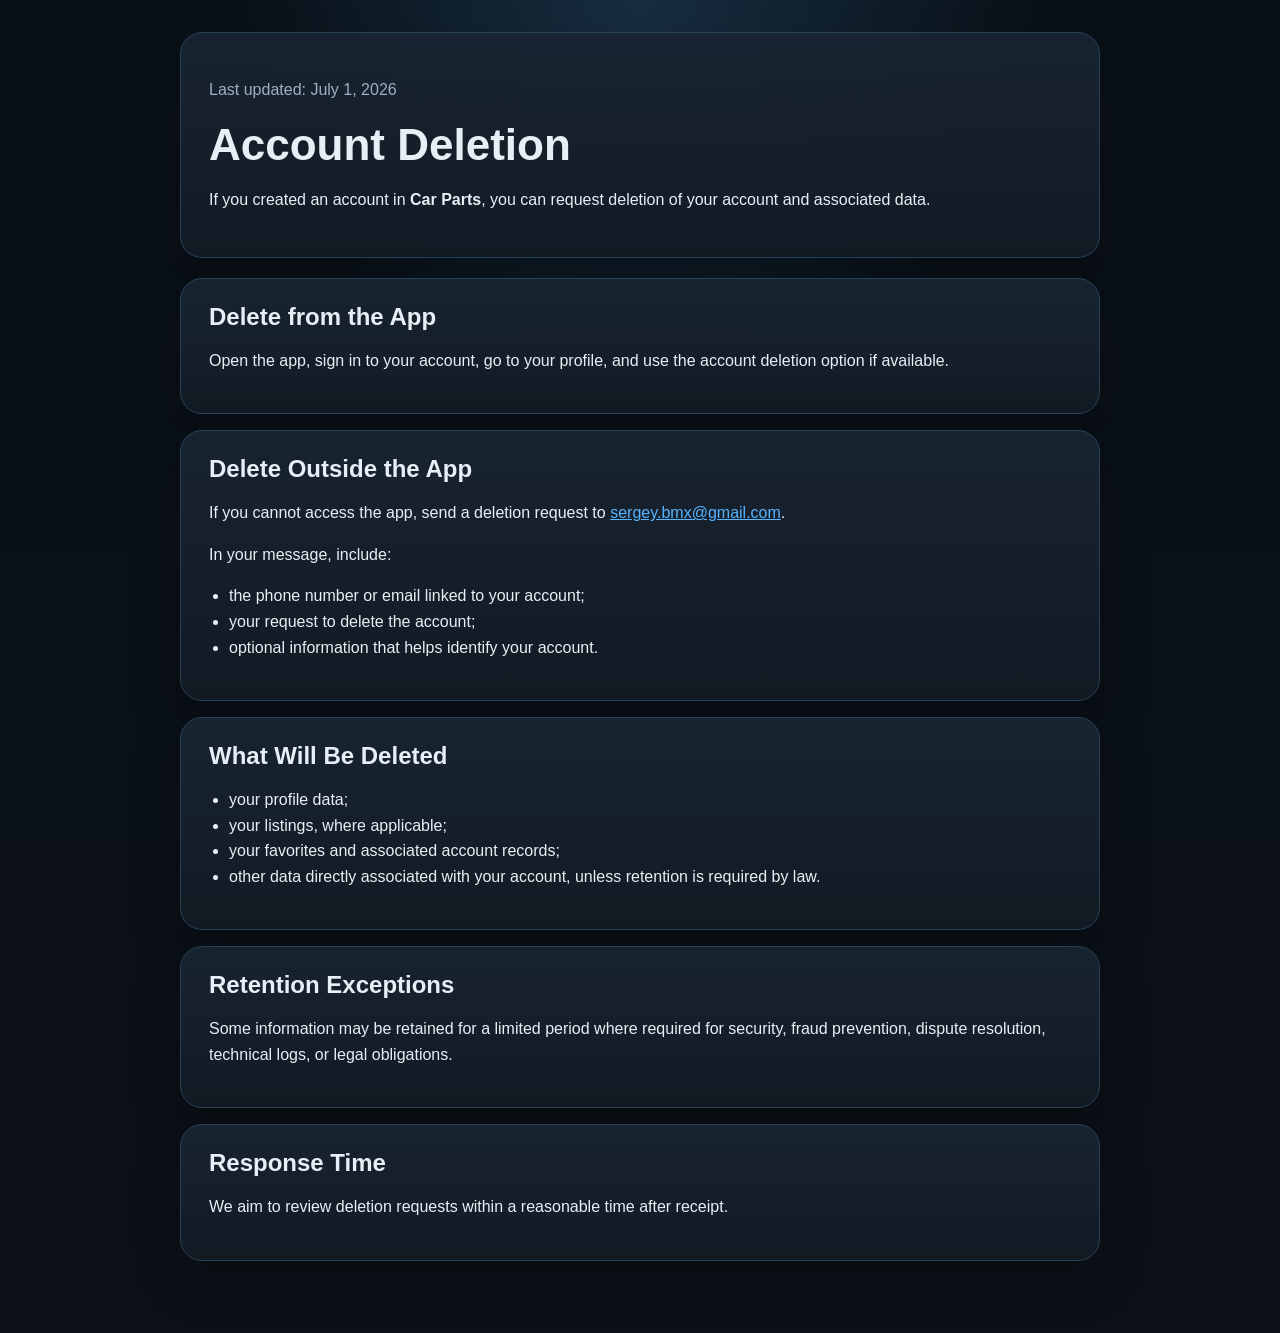
==== docs/account-deletion.html @ 0e941bc9 "Add files via upload" ====
<!doctype html>
<html lang="ru">

<head>
    <meta charset="UTF-8" />
    <meta name="viewport" content="width=device-width, initial-scale=1.0" />
    <title>Account Deletion - Car Parts</title>
    <link rel="stylesheet" href="./styles.css" />
</head>

<body>
    <main class="page">
        <section class="hero">
            <p class="muted">Last updated: July 1, 2026</p>
            <h1>Account Deletion</h1>
            <p>
                If you created an account in <strong>Car Parts</strong>, you can request deletion of your account and associated data.
            </p>
        </section>

        <section class="card">
            <h2>Delete from the App</h2>
            <p>
                Open the app, sign in to your account, go to your profile, and use the account deletion option if available.
            </p>
        </section>

        <section class="card">
            <h2>Delete Outside the App</h2>
            <p>
                If you cannot access the app, send a deletion request to
                <a href="mailto:sergey.bmx@gmail.com">sergey.bmx@gmail.com</a>.
            </p>
            <p>In your message, include:</p>
            <ul>
                <li>the phone number or email linked to your account;</li>
                <li>your request to delete the account;</li>
                <li>optional information that helps identify your account.</li>
            </ul>
        </section>

        <section class="card">
            <h2>What Will Be Deleted</h2>
            <ul>
                <li>your profile data;</li>
                <li>your listings, where applicable;</li>
                <li>your favorites and associated account records;</li>
                <li>other data directly associated with your account, unless retention is required by law.</li>
            </ul>
        </section>

        <section class="card">
            <h2>Retention Exceptions</h2>
            <p>
                Some information may be retained for a limited period where required for security, fraud prevention, dispute resolution, technical logs, or legal obligations.
            </p>
        </section>

        <section class="card">
            <h2>Response Time</h2>
            <p>
                We aim to review deletion requests within a reasonable time after receipt.
            </p>
        </section>
    </main>
</body>

</html>
---- docs/styles.css ----
:root {
  color-scheme: dark;
  --bg: #0b1117;
  --panel: #121b24;
  --panel-2: #182431;
  --text: #e8eef5;
  --muted: #9eb0c2;
  --line: #274157;
  --accent: #57b4ff;
}

* {
  box-sizing: border-box;
}

body {
  margin: 0;
  font-family: -apple-system, BlinkMacSystemFont, "Segoe UI", sans-serif;
  background:
    radial-gradient(circle at top, rgba(87, 180, 255, 0.18), transparent 28%),
    linear-gradient(180deg, #091017, var(--bg));
  color: var(--text);
  line-height: 1.6;
}

.page {
  width: min(920px, calc(100% - 32px));
  margin: 0 auto;
  padding: 32px 0 56px;
}

.hero,
.card {
  background: linear-gradient(180deg, rgba(24, 36, 49, 0.96), rgba(18, 27, 36, 0.96));
  border: 1px solid var(--line);
  border-radius: 22px;
  box-shadow: 0 20px 50px rgba(0, 0, 0, 0.22);
}

.hero {
  padding: 28px;
  margin-bottom: 20px;
}

.card {
  padding: 24px 28px;
  margin-bottom: 16px;
}

h1,
h2,
h3 {
  margin-top: 0;
  line-height: 1.2;
}

h1 {
  font-size: clamp(30px, 5vw, 44px);
  margin-bottom: 10px;
}

h2 {
  font-size: 24px;
  margin-bottom: 12px;
}

h3 {
  font-size: 18px;
  margin-bottom: 8px;
}

p,
li {
  color: var(--text);
}

.muted,
small {
  color: var(--muted);
}

.links {
  display: grid;
  grid-template-columns: repeat(auto-fit, minmax(220px, 1fr));
  gap: 12px;
  margin-top: 20px;
}

.link-card {
  display: block;
  padding: 16px 18px;
  color: var(--text);
  text-decoration: none;
  background: rgba(87, 180, 255, 0.08);
  border: 1px solid rgba(87, 180, 255, 0.2);
  border-radius: 16px;
}

.link-card strong {
  display: block;
  margin-bottom: 4px;
}

a {
  color: var(--accent);
}

ul,
ol {
  padding-left: 20px;
}

code {
  padding: 2px 6px;
  border-radius: 6px;
  background: rgba(255, 255, 255, 0.08);
}

.notice {
  padding: 14px 16px;
  border-radius: 14px;
  background: rgba(255, 194, 102, 0.12);
  border: 1px solid rgba(255, 194, 102, 0.25);
}

.footer {
  margin-top: 18px;
  color: var(--muted);
  font-size: 14px;
}
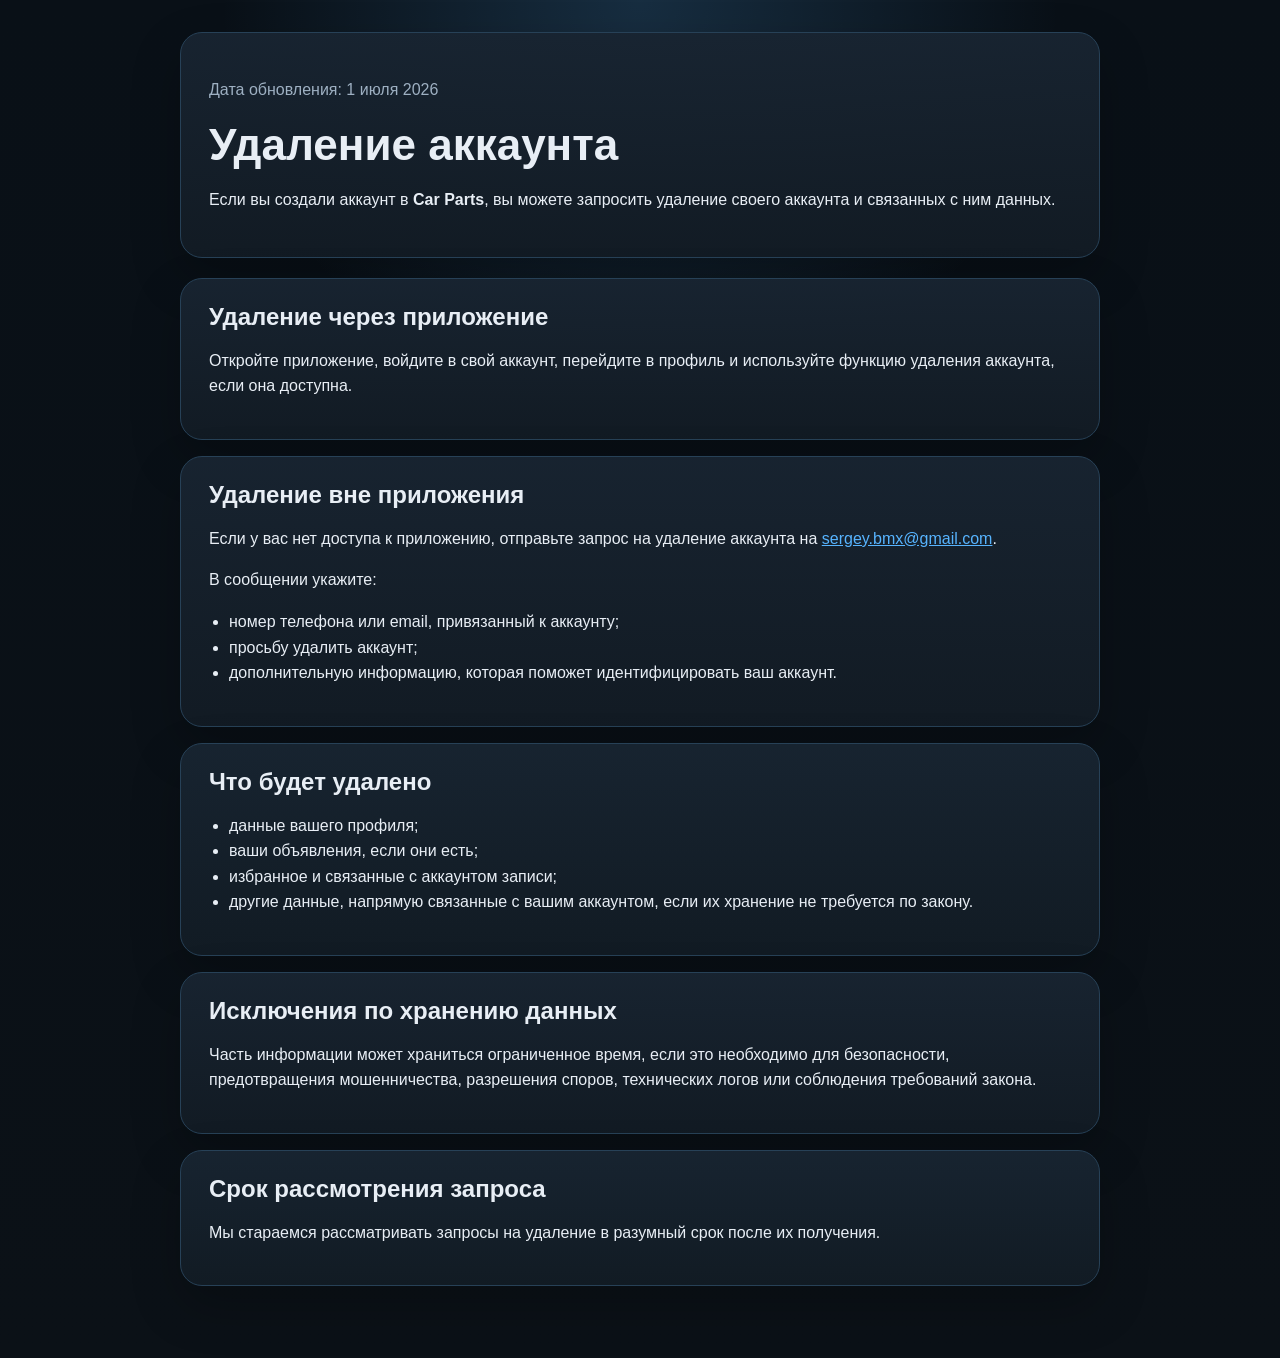
==== commit d4a98692: "Translate account deletion page to Russian" ====
--- a/docs/account-deletion.html
+++ b/docs/account-deletion.html
@@ -4,65 +4,65 @@
 <head>
     <meta charset="UTF-8" />
     <meta name="viewport" content="width=device-width, initial-scale=1.0" />
-    <title>Account Deletion - Car Parts</title>
+    <title>Удаление аккаунта - Car Parts</title>
     <link rel="stylesheet" href="./styles.css" />
 </head>
 
 <body>
     <main class="page">
         <section class="hero">
-            <p class="muted">Last updated: July 1, 2026</p>
-            <h1>Account Deletion</h1>
+            <p class="muted">Дата обновления: 1 июля 2026</p>
+            <h1>Удаление аккаунта</h1>
             <p>
-                If you created an account in <strong>Car Parts</strong>, you can request deletion of your account and associated data.
+                Если вы создали аккаунт в <strong>Car Parts</strong>, вы можете запросить удаление своего аккаунта и связанных с ним данных.
             </p>
         </section>
 
         <section class="card">
-            <h2>Delete from the App</h2>
+            <h2>Удаление через приложение</h2>
             <p>
-                Open the app, sign in to your account, go to your profile, and use the account deletion option if available.
+                Откройте приложение, войдите в свой аккаунт, перейдите в профиль и используйте функцию удаления аккаунта, если она доступна.
             </p>
         </section>
 
         <section class="card">
-            <h2>Delete Outside the App</h2>
+            <h2>Удаление вне приложения</h2>
             <p>
-                If you cannot access the app, send a deletion request to
+                Если у вас нет доступа к приложению, отправьте запрос на удаление аккаунта на
                 <a href="mailto:sergey.bmx@gmail.com">sergey.bmx@gmail.com</a>.
             </p>
-            <p>In your message, include:</p>
+            <p>В сообщении укажите:</p>
             <ul>
-                <li>the phone number or email linked to your account;</li>
-                <li>your request to delete the account;</li>
-                <li>optional information that helps identify your account.</li>
+                <li>номер телефона или email, привязанный к аккаунту;</li>
+                <li>просьбу удалить аккаунт;</li>
+                <li>дополнительную информацию, которая поможет идентифицировать ваш аккаунт.</li>
             </ul>
         </section>
 
         <section class="card">
-            <h2>What Will Be Deleted</h2>
+            <h2>Что будет удалено</h2>
             <ul>
-                <li>your profile data;</li>
-                <li>your listings, where applicable;</li>
-                <li>your favorites and associated account records;</li>
-                <li>other data directly associated with your account, unless retention is required by law.</li>
+                <li>данные вашего профиля;</li>
+                <li>ваши объявления, если они есть;</li>
+                <li>избранное и связанные с аккаунтом записи;</li>
+                <li>другие данные, напрямую связанные с вашим аккаунтом, если их хранение не требуется по закону.</li>
             </ul>
         </section>
 
         <section class="card">
-            <h2>Retention Exceptions</h2>
+            <h2>Исключения по хранению данных</h2>
             <p>
-                Some information may be retained for a limited period where required for security, fraud prevention, dispute resolution, technical logs, or legal obligations.
+                Часть информации может храниться ограниченное время, если это необходимо для безопасности, предотвращения мошенничества, разрешения споров, технических логов или соблюдения требований закона.
             </p>
         </section>
 
         <section class="card">
-            <h2>Response Time</h2>
+            <h2>Срок рассмотрения запроса</h2>
             <p>
-                We aim to review deletion requests within a reasonable time after receipt.
+                Мы стараемся рассматривать запросы на удаление в разумный срок после их получения.
             </p>
         </section>
     </main>
 </body>
 
-</html>+</html>
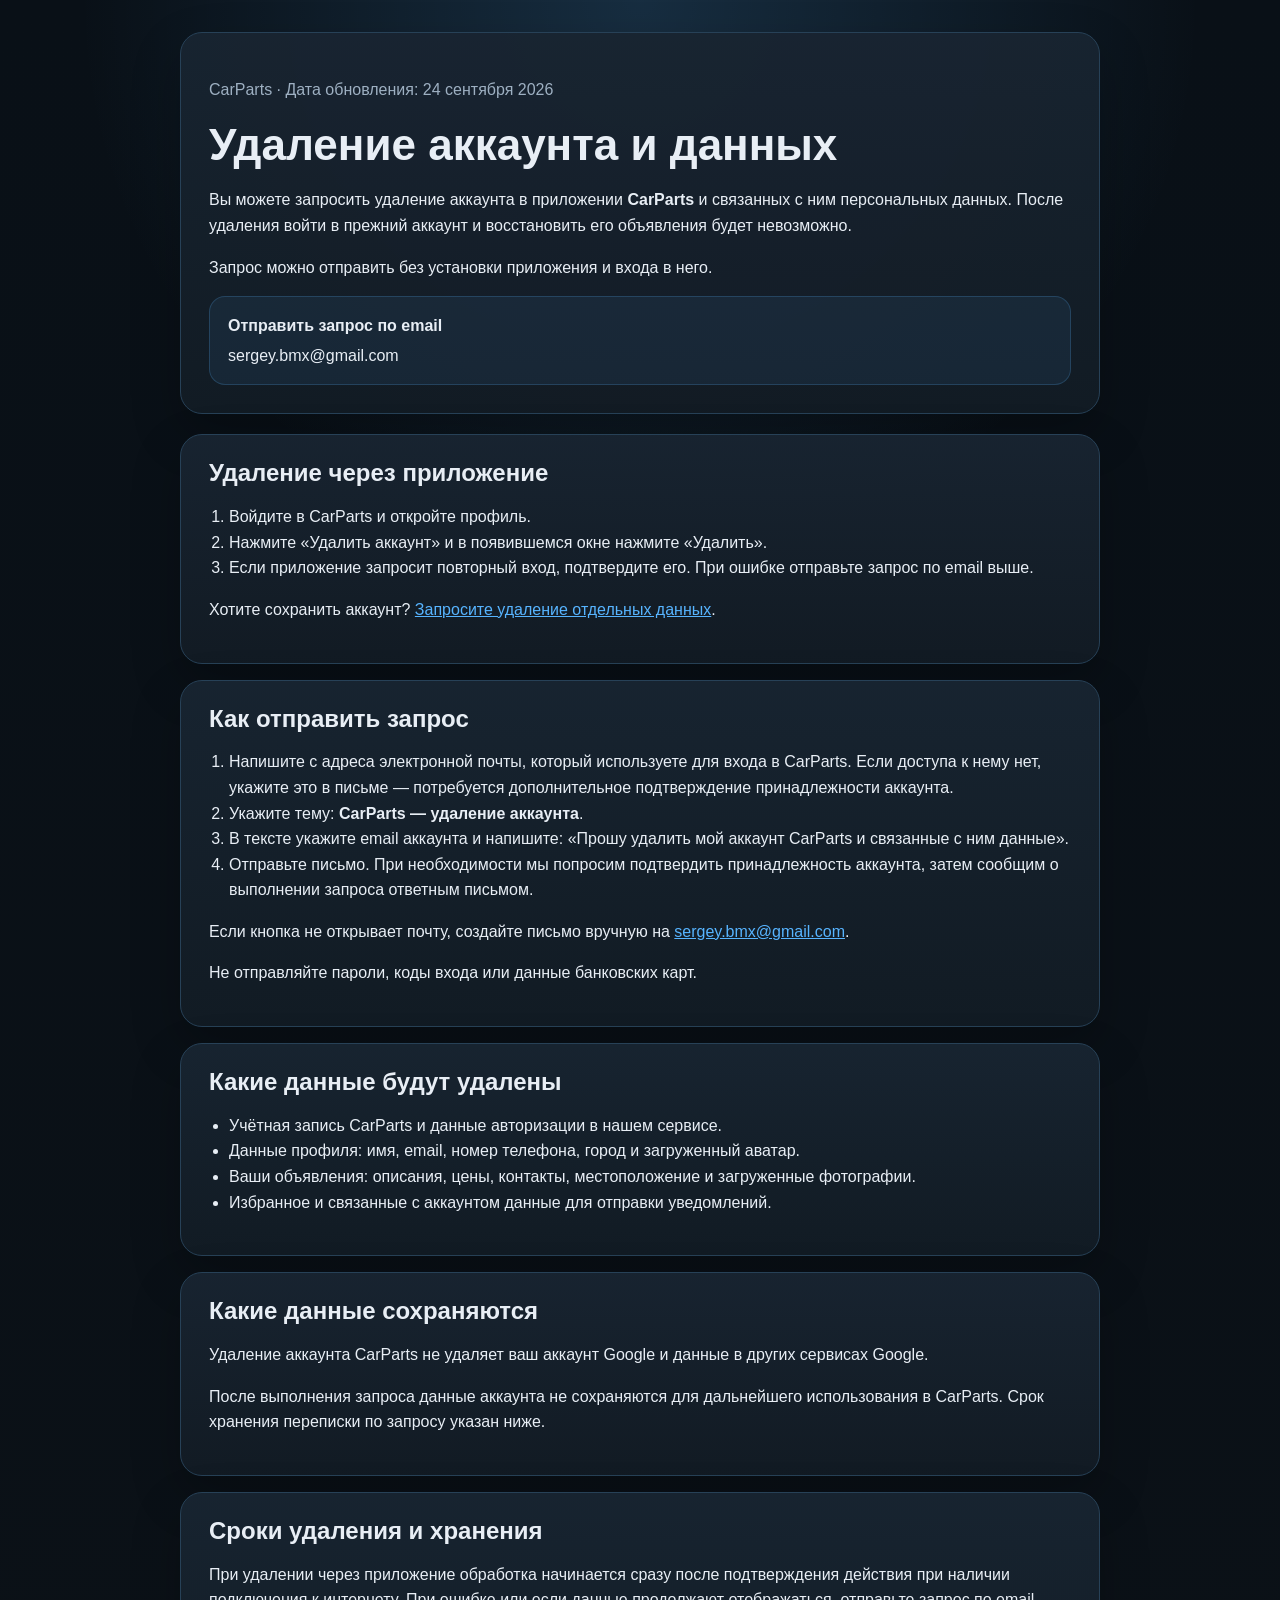
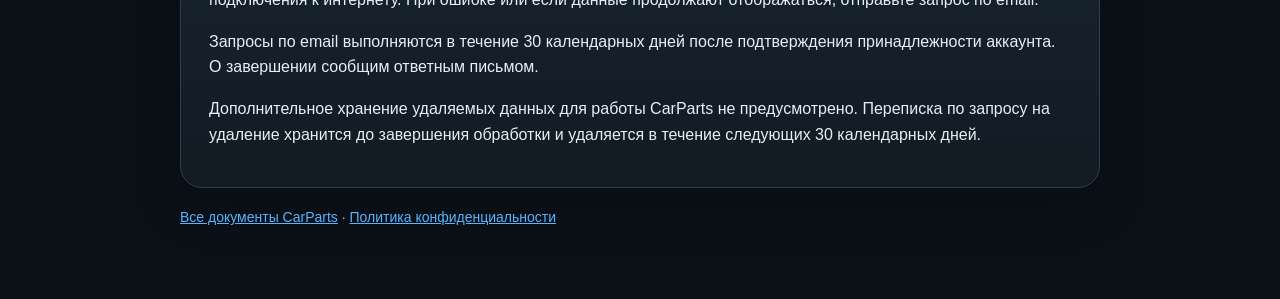
==== commit aa75e88f: "Add files via upload инструкция удаления" ====
--- a/docs/account-deletion.html
+++ b/docs/account-deletion.html
@@ -1,68 +1,61 @@
 <!doctype html>
 <html lang="ru">
-
 <head>
     <meta charset="UTF-8" />
     <meta name="viewport" content="width=device-width, initial-scale=1.0" />
-    <title>Удаление аккаунта - Car Parts</title>
+    <title>Удаление аккаунта и данных — CarParts</title>
     <link rel="stylesheet" href="./styles.css" />
 </head>
-
 <body>
     <main class="page">
         <section class="hero">
-            <p class="muted">Дата обновления: 1 июля 2026</p>
-            <h1>Удаление аккаунта</h1>
-            <p>
-                Если вы создали аккаунт в <strong>Car Parts</strong>, вы можете запросить удаление своего аккаунта и связанных с ним данных.
-            </p>
+            <p class="muted">CarParts · Дата обновления: 24 сентября 2026</p>
+            <h1>Удаление аккаунта и данных</h1>
+            <p>Вы можете запросить удаление аккаунта в приложении <strong>CarParts</strong> и связанных с ним персональных данных. После удаления войти в прежний аккаунт и восстановить его объявления будет невозможно.</p>
+            <p>Запрос можно отправить без установки приложения и входа в него.</p>
+            <a class="link-card" href="mailto:sergey.bmx@gmail.com?subject=CarParts%20%E2%80%94%20%D1%83%D0%B4%D0%B0%D0%BB%D0%B5%D0%BD%D0%B8%D0%B5%20%D0%B0%D0%BA%D0%BA%D0%B0%D1%83%D0%BD%D1%82%D0%B0"><strong>Отправить запрос по email</strong>sergey.bmx@gmail.com</a>
         </section>
-
         <section class="card">
             <h2>Удаление через приложение</h2>
-            <p>
-                Откройте приложение, войдите в свой аккаунт, перейдите в профиль и используйте функцию удаления аккаунта, если она доступна.
-            </p>
+            <ol>
+                <li>Войдите в CarParts и откройте профиль.</li>
+                <li>Нажмите «Удалить аккаунт» и в появившемся окне нажмите «Удалить».</li>
+                <li>Если приложение запросит повторный вход, подтвердите его. При ошибке отправьте запрос по email выше.</li>
+            </ol>
+            <p>Хотите сохранить аккаунт? <a href="./data-deletion.html">Запросите удаление отдельных данных</a>.</p>
         </section>
-
         <section class="card">
-            <h2>Удаление вне приложения</h2>
-            <p>
-                Если у вас нет доступа к приложению, отправьте запрос на удаление аккаунта на
-                <a href="mailto:sergey.bmx@gmail.com">sergey.bmx@gmail.com</a>.
-            </p>
-            <p>В сообщении укажите:</p>
+            <h2>Как отправить запрос</h2>
+            <ol>
+                <li>Напишите с адреса электронной почты, который используете для входа в CarParts. Если доступа к нему нет, укажите это в письме — потребуется дополнительное подтверждение принадлежности аккаунта.</li>
+                <li>Укажите тему: <strong>CarParts — удаление аккаунта</strong>.</li>
+                <li>В тексте укажите email аккаунта и напишите: «Прошу удалить мой аккаунт CarParts и связанные с ним данные».</li>
+                <li>Отправьте письмо. При необходимости мы попросим подтвердить принадлежность аккаунта, затем сообщим о выполнении запроса ответным письмом.</li>
+            </ol>
+            <p>Если кнопка не открывает почту, создайте письмо вручную на <a href="mailto:sergey.bmx@gmail.com">sergey.bmx@gmail.com</a>.</p>
+            <p>Не отправляйте пароли, коды входа или данные банковских карт.</p>
+        </section>
+        <section class="card">
+            <h2>Какие данные будут удалены</h2>
             <ul>
-                <li>номер телефона или email, привязанный к аккаунту;</li>
-                <li>просьбу удалить аккаунт;</li>
-                <li>дополнительную информацию, которая поможет идентифицировать ваш аккаунт.</li>
+                <li>Учётная запись CarParts и данные авторизации в нашем сервисе.</li>
+                <li>Данные профиля: имя, email, номер телефона, город и загруженный аватар.</li>
+                <li>Ваши объявления: описания, цены, контакты, местоположение и загруженные фотографии.</li>
+                <li>Избранное и связанные с аккаунтом данные для отправки уведомлений.</li>
             </ul>
         </section>
-
         <section class="card">
-            <h2>Что будет удалено</h2>
-            <ul>
-                <li>данные вашего профиля;</li>
-                <li>ваши объявления, если они есть;</li>
-                <li>избранное и связанные с аккаунтом записи;</li>
-                <li>другие данные, напрямую связанные с вашим аккаунтом, если их хранение не требуется по закону.</li>
-            </ul>
+            <h2>Какие данные сохраняются</h2>
+            <p>Удаление аккаунта CarParts не удаляет ваш аккаунт Google и данные в других сервисах Google.</p>
+            <p>После выполнения запроса данные аккаунта не сохраняются для дальнейшего использования в CarParts. Срок хранения переписки по запросу указан ниже.</p>
         </section>
-
         <section class="card">
-            <h2>Исключения по хранению данных</h2>
-            <p>
-                Часть информации может храниться ограниченное время, если это необходимо для безопасности, предотвращения мошенничества, разрешения споров, технических логов или соблюдения требований закона.
-            </p>
+            <h2>Сроки удаления и хранения</h2>
+            <p>При удалении через приложение обработка начинается сразу после подтверждения действия при наличии подключения к интернету. При ошибке или если данные продолжают отображаться, отправьте запрос по email.</p>
+            <p>Запросы по email выполняются в течение 30 календарных дней после подтверждения принадлежности аккаунта. О завершении сообщим ответным письмом.</p>
+            <p>Дополнительное хранение удаляемых данных для работы CarParts не предусмотрено. Переписка по запросу на удаление хранится до завершения обработки и удаляется в течение следующих 30 календарных дней.</p>
         </section>
-
-        <section class="card">
-            <h2>Срок рассмотрения запроса</h2>
-            <p>
-                Мы стараемся рассматривать запросы на удаление в разумный срок после их получения.
-            </p>
-        </section>
+        <p class="footer"><a href="./index.html">Все документы CarParts</a> · <a href="./privacy-policy.html">Политика конфиденциальности</a></p>
     </main>
 </body>
-
 </html>
